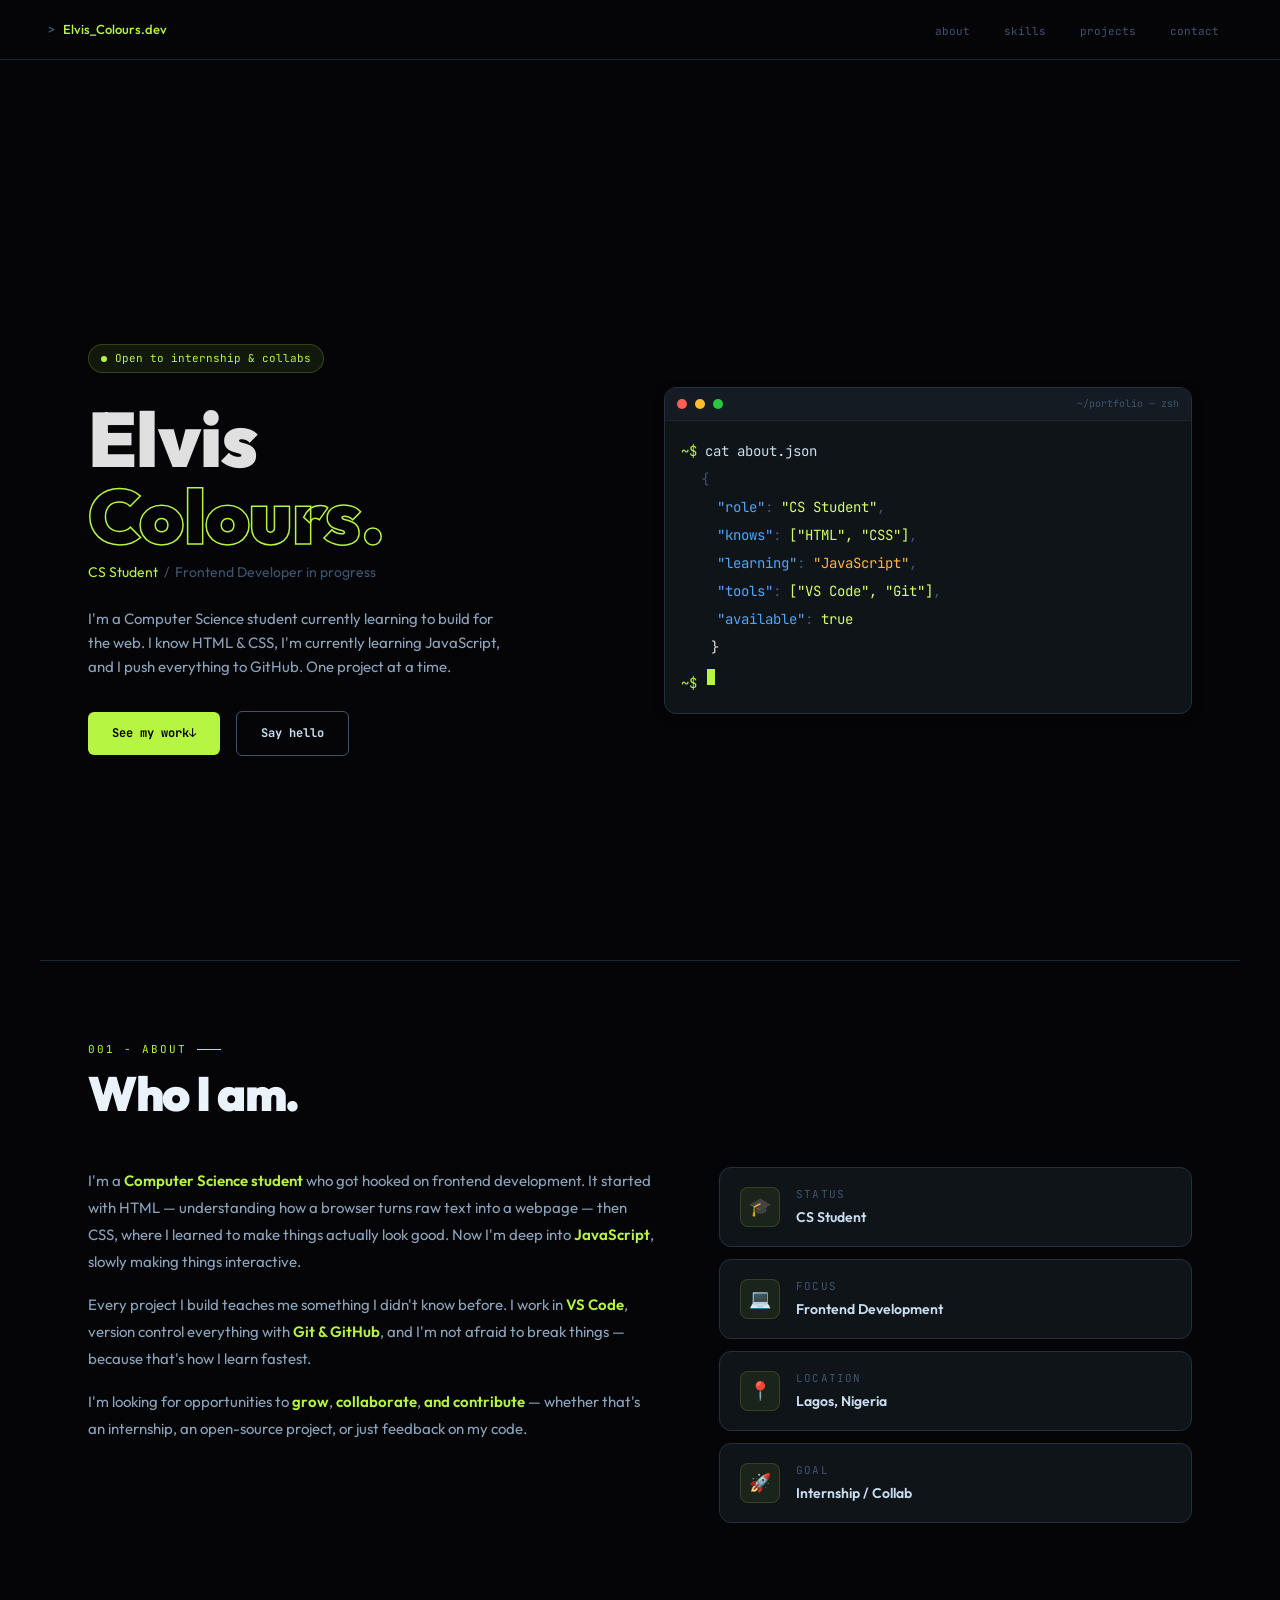
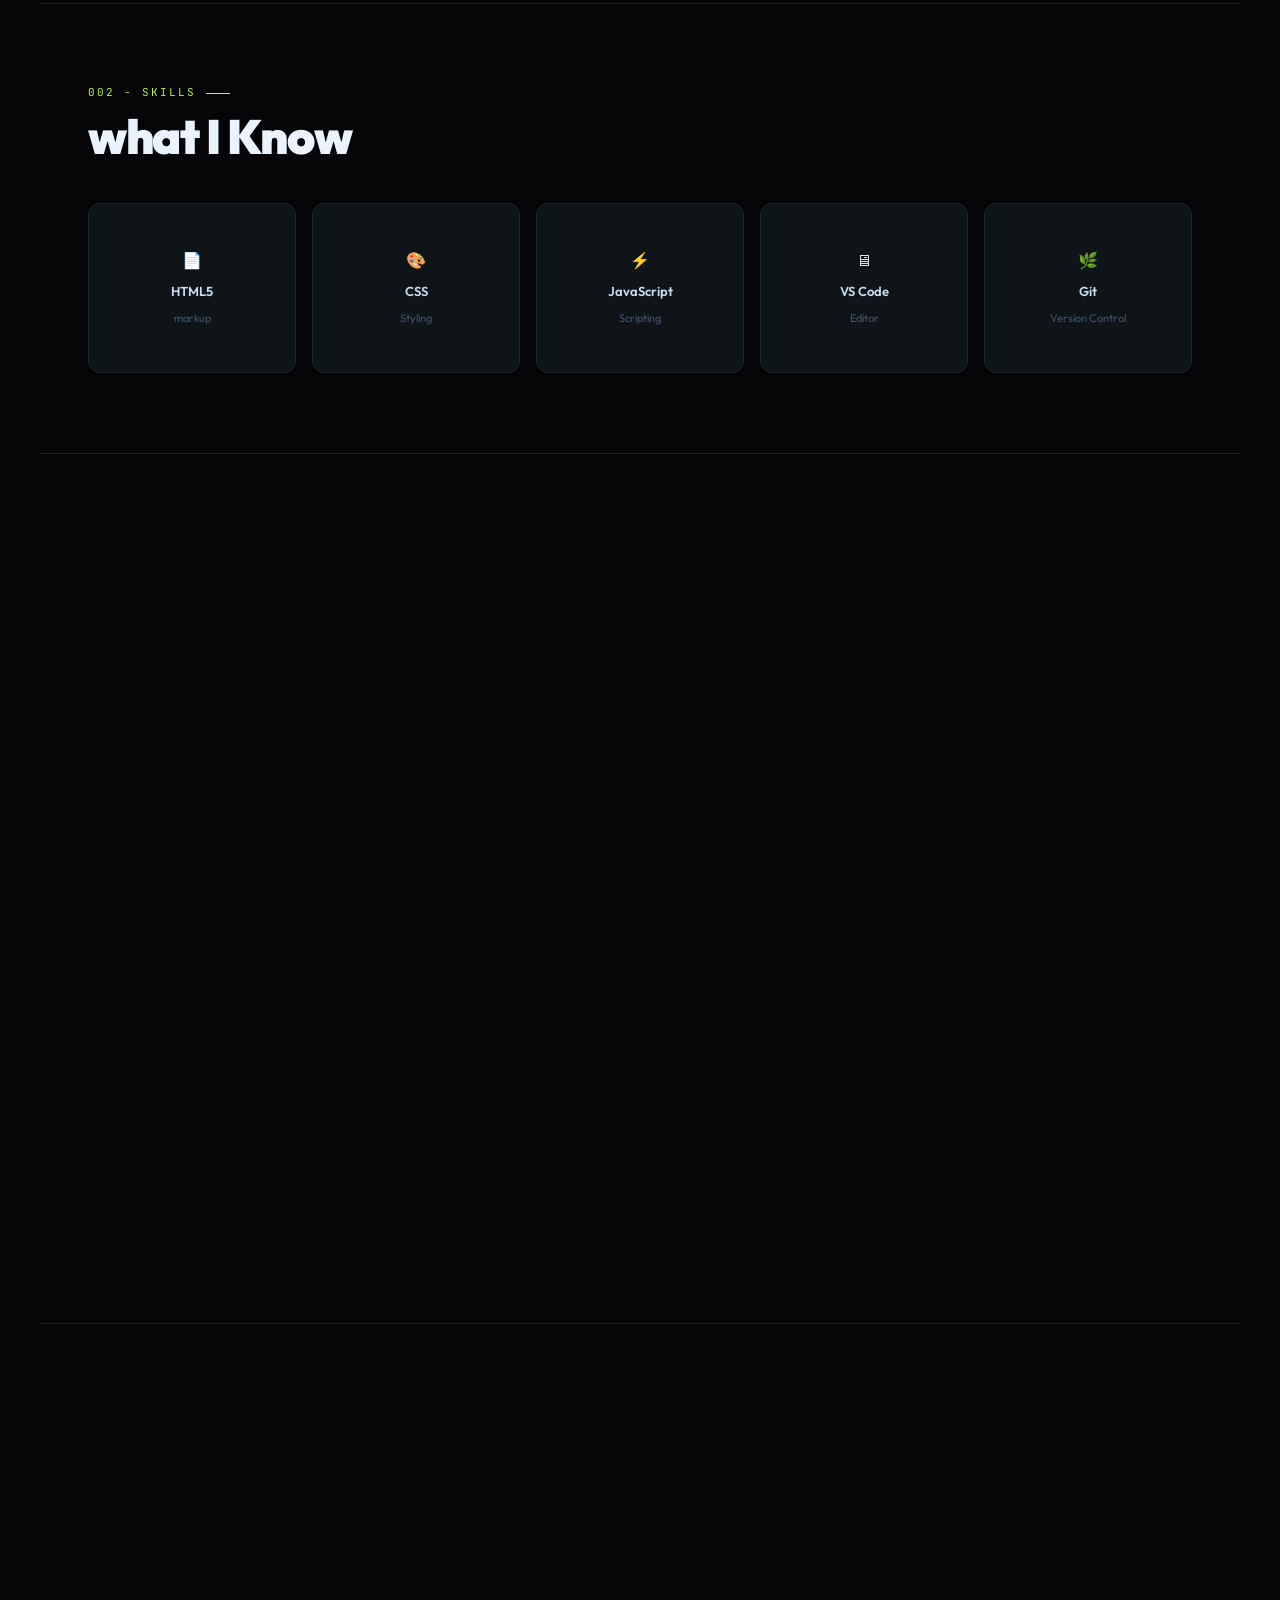
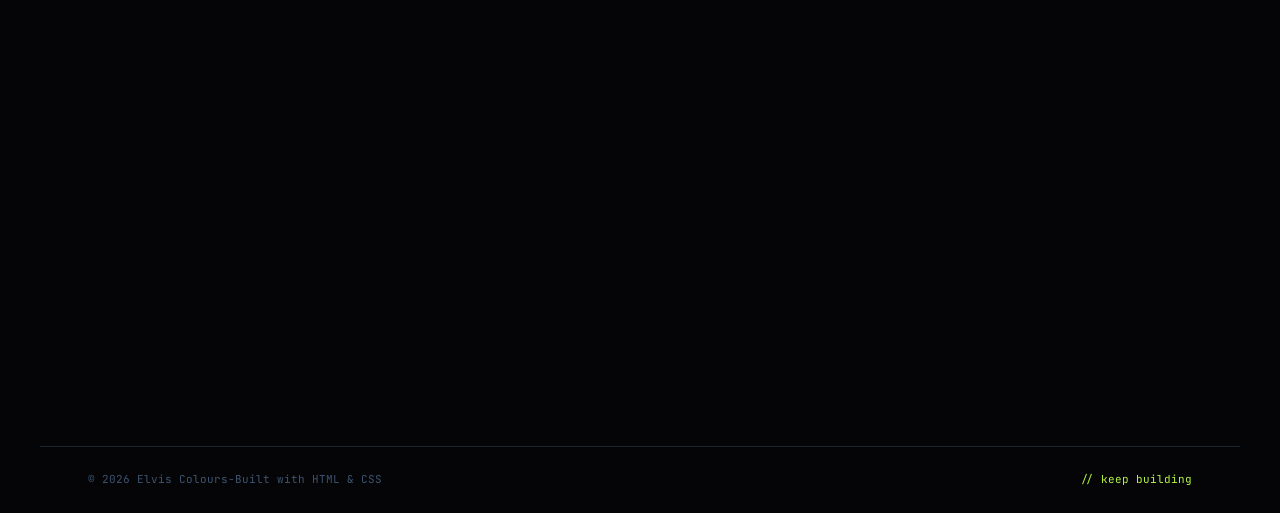
==== myp.html @ 5380f7df "first commit" ====
<!doctype html>
<!-- <html lang="en"> -->
  <head>
    <meta charset="UTF-8" />
    <meta name="viewport" content="width=device-width, initial-scale=1.0" />
    <title>My Portfolio</title>
          <!-- Google Fonts -->
    <link rel="stylesheet" href="https://fonts.googleapis.com/css2?family=Outfit:wght@300;400;500;600;700;900&family=JetBrains+Mono:wght@300;400;500;700&display=swap"
      rel="stylesheet">

          <!--My css  -->
    <link rel="stylesheet" href="styless.css">
  </head>
  <body>
    <nav>
      <a href="#hero" class="logo">Elvis_Colours.dev</a>
      <ul class="nav-links">
        <li><a href="#about">about</a></li>
        <li><a href="#skills">skills</a></li>
        <li><a href="#projects">projects</a></li>
        <li><a href="#contact">contact</a></li>
      </ul>
    </nav>

    <!-- Hero -->
    <section id="hero">
      <div >
        <div class="hero-tag">
          <span></span>Open to internship &amp; collabs
        </div>
        <h1 class="hero-name">Elvis <br /><span class="hero-name-highlight">Colours.</span></h1>
        <p class="hero-role"><em>CS Student</em> &nbsp;/&nbsp; Frontend Developer in progress</p>
        <p class="hero-desc">
           I'm a
          Computer Science student currently learning to build for the web. I
          know HTML &amp; CSS, I'm currently learning JavaScript, and I push
          everything to GitHub. One project at a time.
        </p>
        <div class="hero-cta">
          <a href="#projects" class="btn-lime">See my work↓</a>
          <a href="#contact" class="btn-outline">Say hello</a>
        </div>
      </div>

      <div class="hero-terminal">
        <div class="terminal-bar">
          <div class="t-dot r"></div>
          <div class="t-dot y"></div>
          <div class="t-dot g"></div>
          <span class="terminal-title">~/portfolio — zsh</span>
        </div>

        <div class="terminal-body">
          <div class="terminal-line">
            <span class="t-prompt">~$</span>
            <span class="t-cmd">cat about.json</span>
          </div>
          <div class="t-line">
            <span class="t-out">{</span>
          </div>

          <div class="t-line">
            <span class="t-out">
              &nbsp;&nbsp;<span class="t-key">"role"</span>: <span class="t-val">"CS Student"</span>,
            </span>
          </div>
          <div class="t-line">
            <span class="t-out">
              &nbsp;&nbsp;<span class="t-key">"knows"</span>:
              <span class="t-val">["HTML", "CSS"]</span>,
            </span>
          </div>
          <div class="t-line">
            <span class="t-out">
              &nbsp;&nbsp;<span class="t-key">"learning"</span>:
              <span class="t-val orange">"JavaScript"</span>,
            </span>
          </div>
          <div class="t-line">
            <span class="t-out">
              &nbsp;&nbsp;<span class="t-key">"tools"</span>:
              <span class="t-val">["VS Code", "Git"]</span>,
              </span>
          </div>
          <div class="t-line">
            <span class="t-out">
              &nbsp;&nbsp;<span class="t-key">"available"</span>: <span class="t-val">true</span>
            </span>
          </div>
          <div class="t-line">
            <span class="t-out"></span>
            <span>}</span>
          </div>
          <div class="t-line" style="margin-top: 8px;">
            <span class="t-prompt">~$</span><span class="t-cursor"></span>
          </div>
        </div>
      </div>
    </section>

    <!-- About -->
    <section id="about" class="section">
      <p class="section-eyebrow ">001 - About</p>
      <h2 class="section-title ">Who I am.</h2>
      <div class="about-grid">
        <div class="about-body ">
          <p>
            I'm a <strong>Computer Science student</strong> who got hooked on
            frontend development. It started with HTML — understanding how a
            browser turns raw text into a webpage — then CSS, where I learned to
            make things actually look good. Now I'm deep into
            <strong>JavaScript</strong>, slowly making things interactive.
          </p>
          <p>
            Every project I build teaches me something I didn't know before. I
            work in <strong>VS Code</strong>, version control everything with
            <strong>Git &amp; GitHub</strong>, and I'm not afraid to break
            things — because that's how I learn fastest.
          </p>
          <p>
            I'm looking for opportunities to
            <strong>grow</strong>, <strong>collaborate</strong>,
            <strong>and contribute</strong> — whether that's an internship, an
            open-source project, or just feedback on my code.
          </p>
        </div>

        <div class="about-cards">
          <div class="info-card">
            <div class="info-icon">🎓</div>
            <div>
              <div class="info-label">Status</div>
              <div class="info-value">CS Student</div>
            </div>
          </div>

          <div class="info-card">
            <div class="info-icon">💻</div>
            <div>
              <div class="info-label">Focus</div>
              <div class="info-value">Frontend Development</div>
            </div>
          </div>

          <div class="info-card">
            <div class="info-icon">📍</div>
            <div>
              <div class="info-label">Location</div>
              <div class="info-value">Lagos, Nigeria</div>
            </div>
          </div>

          <div class="info-card">
            <div class="info-icon">🚀</div>
            <div>
              <div class="info-label">Goal</div>
              <div class="info-value">Internship / Collab</div>
            </div>
          </div>
        </div>
      </div>
    </section>

    <!-- Skills -->
    <section id="skills" class="section">
      <p class="section-eyebrow">002 - Skills</p>
      <h2 class="section-title">what I Know</h2>
      <div class="skills-grid">
        <div class ="flip-card">
          <div class="flip-inner">
            <div class="flip-front">
              <span>📄</span>
              <span class="sk-name">HTML5</span>
              <span class="sk-cat">markup</span>
            </div>
            <div class="flip-back">
              <span class="sk-badge solid">Solid</span>
              <span class="sk-note">Semantic elements,forms accessibility</span>
            </div>
          </div>
        </div>

        <div class="flip-card">
          <div class="flip-inner">
            <div class="flip-front">
              <span>🎨</span>
              <span class="sk-name">CSS</span>
              <span class="sk-cat">Styling</span>
            </div>
            <div class="flip-back">
              <span class="sk-badge solid">Solid</span>
              <span class="sk-note">Flexbox,grid,animations,responsive</span>
            </div>
          </div>
        </div>

        <div class="flip-card">
          <div class="flip-inner">
            <div class="flip-front">
              <span>⚡</span>
              <span class="sk-name">JavaScript</span>
              <span class="sk-cat">Scripting</span>
            </div>
            <div class="flip-back">
              <span class="sk-badge learning">Learning</span>
              <span class="sk-note">DOM manipulation,events,fetch API</span>
            </div>
          </div>
        </div>

        <div class="flip-card">
          <div class="flip-inner">
            <div class="flip-front">
              <span>🖥</span>
              <span class="sk-name">VS Code</span>
              <span class="sk-cat">Editor</span>
            </div>
            <div class="flip-back">
              <span class="sk-badge tool">Tool</span>
              <span class="sk-note">Extensions,shortcut,live preview</span>
            </div>
          </div>
        </div>

        <div class="flip-card">
          <div class="flip-inner">
            <div class="flip-front">
              <span>🌿</span>
              <span class="sk-name">Git</span>
              <span class="sk-cat">Version Control</span>
            </div>
            <div class="flip-back">
              <span class="sk-badge learning">Learning</span>
              <span class="sk-note">Branches,commits,pull requests</span>
            </div>
          </div>
        </div>
      </div>
    </section>

    <!-- Projects -->
    <section id="projects" class="section">
      <p class="section-eyebrow reveal">003 - Projects</p>
      <h2 class="section-title reveal">What i've built.</h2>
      <div class="projects-layout">
        <div class="proj-card span2 reveal">
          <div style="flex: 1;">
            <p class="proj-number">// 01-Featured</p>
            <h3 class="proj-title">Student Enrolment Form</h3>
            <p class="proj-desc">
               A fully structured multi-section web form built with pure HTML
              &amp; CSS. Uses fieldset grouping for Personal Details and Account
              Details, semantic form elements, custom radio buttons, optgroup
              dropdowns, file upload, and built-in validation. No JavaScript
              needed.
            </p>
             <div class="proj-tags">
              <span class="ptag">HTML5</span>
              <span class="ptag">CSS3</span>
              <span class="ptag">Forms</span>
              <span class="ptag">Responsive</span>
              <span class="ptag">Validation</span>
            </div>
            <div class="proj-links">
              <a href="#" class="proj-link">↗ Live Demo</a>
              <a href="#" class="proj-link">⌥ GitHub</a>
            </div>
          </div>
          <div class="proj-visual">
             <svg width="100" height="80" viewBox="0 0 100 80" fill="none">
              <rect
                x="6"
                y="6"
                width="88"
                height="68"
                rx="5"
                stroke="#b6f542"
                stroke-width="1.2"
                opacity="0.5"
              />
              <rect
                x="14"
                y="16"
                width="40"
                height="5"
                rx="2"
                fill="#b6f542"
                opacity="0.5"
              />
              <rect
                x="14"
                y="27"
                width="72"
                height="5"
                rx="2"
                fill="#4da6ff"
                opacity="0.4"
              />
              <rect
                x="14"
                y="38"
                width="60"
                height="5"
                rx="2"
                fill="#b6f542"
                opacity="0.3"
              />
              <rect
                x="14"
                y="49"
                width="72"
                height="5"
                rx="2"
                fill="#4da6ff"
                opacity="0.3"
              />
              <rect
                x="14"
                y="60"
                width="24"
                height="9"
                rx="3"
                fill="#b6f542"
                opacity="0.8"
              />
              <line
                x1="6"
                y1="14"
                x2="94"
                y2="14"
                stroke="#b6f542"
                stroke-width="1"
                opacity="0.3"
              />
            </svg>
          </div>
        </div>

        <div class="proj-card reveal">
          <p class="proj-number">// 02</p>
          <h3 class="proj-title">This Portfolio</h3>
          <p class="proj-desc">My personal portfolio site is built from scratch with HTML &amp; CSS only. Custom layout,scroll animation,responsive grid-no frameworks,no libraries.
          </p>
        <div class="proj-tags">
          <span class="ptag">HTML</span>
          <span class="ptag">CSS</span>
          <span class="ptag">Animations</span>
        </div>
        <div class="proj-links">
          <a href="#" class="proj-link">↗ Live</a>
          <a href="#" class="proj-link">⌥ GitHub</a>
        </div>
      </div>

      <div class="proj-card reveal">
        <span>In progress</span>
        <p class="proj-number">// 03</p>
        <h3 class="proj-title">JS Project-TBD</h3>
        <p class="proj-desc">Currently learning JavaScript and  building interactive web app. Watch my Github-this slot  will soon be filled soon.
        </p>
      <div class="proj-tags">
        <span class="ptag">JavaScript</span>
        <span class="ptag">Coming Soon</span>
      </div>
      <div class="proj-links">
        <a href="#" class="proj-link">⌥ GitHub</a>
      </div>
    </section>

    <!-- Contact -->
    <section id="contact" class="section">
        <p class="section-eyebrow reveal">004-CONTACT</p>
        <h2 class="section-title reveal">Let's talk</h2>
        <div class="contact-grid">
          <div class="reveal">
            <p class="contact-desc">
              I'm a CS student actively building my skills and looking for an internship,coollabs,or just good feedback on my work. Whether you're a fellow student,a developer,or a recruiter-hit me up
            </p>
            <div class="contact-links">
             <a href="mailto:youremail@gmail.com" class="c-link">
              <div class="c-icon">✉</div>
            <div>
              <div class="c-label ">Email</div>
              <div class="c-val">coloursmunachi@gmail.com</div>
            </div>
             </a> 
             <a href="https://github.com/miracle-colours/"
              class="c-link"
              target="_blank">
              <div class="c-icon"
                style="
                  font-size: 12px;
                  font-weight: 700;
                  font-family: jetbrains mono, monospace;
                  "
                >
                gh
              </div>
              <div>
                <div>Github</div>
                <div>github.com/your handle</div>
              </div>
             </a>
             <a href="https://linkedin.com/in/yourname"
              class="c-link"
              target="_blank">

              <div class="c-icon"
                style="
                  font-size: 12px;
                  font-weight: 700;
                  font-family: var(--mono);
                  "
                >
                x
              </div>
              <div>
                <div>LinkedIn</div>
                <div>linkedin.com/in/yourname</div>
              </div>
             </a>
            </div>
          </div>
          <form class="form reveal">
            <div>
              <label class="form-label" for="name">Name</label><br>
              <input class= "form-input" type="text" id="name" name="name" placeholder="Your name" />
            </div>
            <div>
              <label class="form-label" for="email">Email</label><br>
              <input class="form-input" type="email" id="email" name="email" placeholder="Your email" />
            </div>
            <div>
              <label class="form-label" for="message">Message</label><br>
              <textarea class="form-textarea" id="message" name="message" rows="5" placeholder="Your message"></textarea>
            </div>
            <button type="submit" class="btn-lime" style="align-self: flex-start;">Send it →</button>
          </form>
        </div>
    </section>

    <!-- Footer -->
    <footer>
      <span>© 2026 Elvis Colours-Built with HTML &amp; CSS</span>
      <span class="hi">// keep building</span>
    </footer>
  </body>     
</html>
---- styless.css ----
*,
*::before,
*::after {
  box-sizing: border-box;
  margin: 0;
  padding: 0;
}
html {
  scroll-behavior: smooth;
}
body {
  font-family: "Outfit", sans-serif;
  background-color: rgb(5, 5, 7);
  color: #e0e0e0;
  line-height: 1.6;
  overflow-x: hidden;
  animation: 0.8s fade-in ease both;
}

/* nav */
nav {
  display: flex;
  justify-content: space-between;
  align-items: center;
  padding: 0px 48px;
  height: 60px;
  border-bottom: 1px solid #1c2631;
  background-color: rgb(5, 5, 7);
  position: sticky;
  top: 0;
  z-index: 100;
  backdrop-filter: blur(16px);
}
.logo {
  /* font-family: ; */
  font-size: 13px;
  font-weight: 500;
  color: #b6f542;
  word-spacing: 1rem;
  text-decoration: none;
  display: flex;
  align-items: center;
  gap: 8px;
}
.logo::before {
  content: ">";
  color: #3d5470;
  /* margin-right: 8px; */
  animation: blink 1.5s step-end infinite;
}
@keyframes blink {
  0%,
  100% {
    opacity: 1;
  }
  50% {
    opacity: 0;
  }
}
@keyframes fade-in {
  from {
    opacity: 0;
  }
  to {
    opacity: 1;
  }
}

@keyframes fade-up {
  from {
    opacity: 0;
    transform: translateY(20px);
  }
  to {
    opacity: 1;
    transform: translateY(0);
  }
}
.nav-links {
  /* word-spacing: 1.5rem; */
  list-style: none;
  display: flex;
  gap: 8px;
}
.nav-links a {
  font-size: 11px;
  font-family: "JetBrains Mono", monospace;
  color: #3d5470;
  text-decoration: none;
  padding: 6px 12px;
  border: 1px solid transparent;
  border-radius: 4px;
  transition:
    background-color 0.2s,
    color 0.2s;
}
.nav-links a:hover {
  color: #b6f542;
  border-color: #243040;
}

/* hero */
#hero {
  min-height: 100vh;
  display: grid;
  grid-template-columns: 1fr 1fr;
  align-items: center;
  gap: 48px;
  padding: 80px 48px 0;
  margin: 0 auto;
  max-width: 1200px;
}
.hero-tag {
  display: inline-flex;
  align-items: center;
  gap: 8px;
  padding: 5px 12px;
  font-size: 11px;
  font-family: "JetBrains Mono", monospace;
  color: #b6f542;
  background-color: rgba(182, 245, 66, 0.08);
  border: 1px solid rgba(182, 245, 66, 0.2);
  border-radius: 100px;
  margin-bottom: 28px;
  animation: fade-up 0.5s ease both;
}
.hero-tag span {
  display: block;
  width: 6px;
  height: 6px;
  background-color: #b6f542;
  border-radius: 50%;
}
.hero-name {
  font-family: "Outfit", sans-serif;
  font-size: clamp(48px, 6vw, 80px);
  font-weight: 900;
  line-height: 1;
  letter-spacing: -0.04rem;
  margin-bottom: 6px;
  color: #e0e0e0;
  animation: fade-up 0.5s ease both;
  animation-delay: 0.1s;
}
@keyframes pulse {
  0%,
  100% {
    opacity: 1;
    transform: scale(1);
  }
  50% {
    opacity: 0.4;
    transform: scale(0.8);
  }
}
.hero-name-highlight {
  color: transparent;
  -webkit-text-stroke: #b6f542 1.5px;
}
.hero-role {
  font-size: 14px;
  color: #3d5470;
  margin-bottom: 24px;
  animation: fade-up 0.5s 0.16s ease both;
  animation-delay: 0.2s;
}
.hero-role em {
  color: #b6f542;
  font-style: normal;
}
.hero-desc {
  font-size: 15px;
  max-width: 420px;
  color: #8ba4bc;
  margin-bottom: 32px;
  animation: fade-up 0.5s ease both;
  animation-delay: 0.24s ease both;
}
.hero-cta {
  display: flex;
  gap: 16px;
  animation: fade-up 0.5s 0.24s ease both;
}
.btn-lime {
  font-family: "JetBrains Mono", monospace;
  background-color: #b6f542;
  color: #000;
  padding: 12px 24px;
  font-size: 12px;
  font-weight: 700;
  border: none;
  border-radius: 6px;
  cursor: pointer;
  text-decoration: none;
  transition:
    background-color 0.2s,
    color 0.2s;
  display: inline-flex;
  align-self: center;
  gap: 6px;
}
.btn-lime:hover {
  background-color: #d4ff70;
  transform: translateY(-2px);
}
.btn-outline {
  font-family: "JetBrains Mono", monospace;
  color: #c8ddef;
  padding: 12px 24px;
  font-size: 12px;
  font-weight: 700;
  border: 1px solid #3d5470;
  border-radius: 6px;
  cursor: pointer;
  text-decoration: none;
  transition:
    background-color 0.2s,
    color 0.2s;
}
.btn-outline:hover {
  color: #b6f542;
  border-color: #b6f542;
}
/* terminal */
.hero-terminal {
  background-color: #0f1419;
  border: 1px solid #243040;
  border-radius: 12px;
  overflow: hidden;
  box-shadow: 0 4px 12px rgba(0, 0, 0, 0.3);
  animation: fade-up 0.5s 0.28s ease both;
}
.terminal-bar {
  background-color: #141b22;
  border-bottom: 1px solid #1c2631;
  padding: 8px 12px;
  display: flex;
  align-items: center;
  gap: 8px;
}
.t-dot {
  width: 10px;
  height: 10px;
  border-radius: 50%;
}
.t-dot.r {
  background-color: #ff5f56;
}
.t-dot.y {
  background-color: #febc2e;
}
.t-dot.g {
  background-color: #28c840;
}
.terminal-title {
  font-size: 10px;
  color: #3d5470;
  font-family: "JetBrains Mono", monospace;
  margin-left: auto;
}
.terminal-body {
  padding: 16px;
  font-family: "JetBrains Mono", monospace;
  font-size: 14px;
  color: #e0e0e0;
  line-height: 2;
}
.t-line {
  display: flex;
  gap: 10px;
}
.t-prompt {
  color: #b6f542;
  flex-shrink: 0;
}
.t-cmd {
  color: #c8ddef;
}
.t-out {
  color: #3d5470;
  padding-left: 20px;
}
.t-key {
  color: #4da6ff;
}
.t-val {
  color: #d4ff70;
}
.t-val.orange {
  color: #ffb347;
}
.t-cursor {
  display: inline-block;
  width: 8px;
  height: 16px;
  background-color: #b6f542;
  animation: blink 1s step-end infinite;
}

/* sections */
.section {
  padding: 80px 48px;
  max-width: 1200px;
  border-top: 1px solid #1c2631;
  margin: 0 auto;
}
.section-eyebrow {
  font-family: "JetBrains Mono", monospace;
  color: #b6f542;
  font-size: 11px;
  letter-spacing: 0.18em;
  text-transform: uppercase;
  margin-bottom: 8px;
  display: flex;
  align-items: center;
  gap: 10px;
}
.section-eyebrow::after {
  content: "";
  flex-shrink: 0;
  width: 24px;
  height: 1px;
  background-color: #b6f542;
}
.section-title {
  font-size: clamp(32px, 5vw, 48px);
  font-weight: 900;
  letter-spacing: -0.03em;
  color: #eaf3fc;
  line-height: 1.1;
}

/* about */
.about-grid {
  display: grid;
  grid-template-columns: 1.2fr 1fr;
  gap: 64px;
  margin-top: 48px;
}
.about-body {
  font-size: 15px;
  color: #8ba4bc;
  line-height: 1.8;
}
.about-body p + p {
  margin-top: 16px;
}
.about-body strong {
  color: #b6f542;
  font-weight: 600;
}
.about-cards {
  display: flex;
  flex-direction: column;
  gap: 12px;
}
.info-card {
  display: flex;
  align-items: center;
  gap: 16px;
  background-color: #0f1419;
  border: 1px solid #243040;
  border-radius: 12px;
  padding: 18px 20px;
  transition:
    border-color 0.2s,
    transform 0.2s;
}
.info-card:hover {
  border-color: #243040;
  transform: translateX(4px);
}
.info-icon {
  width: 40px;
  height: 40px;
  flex-shrink: 0;
  background-color: rgba(182, 245, 66, 0.07);
  font-size: 18px;
  border: 1px solid rgba(182, 245, 66, 0.15);
  border-radius: 8px;
  padding: 8px;
  display: flex;
  align-items: center;
  justify-content: center;
}
.info-label {
  font-family: "JetBrains Mono", monospace;
  font-size: 11px;
  color: #3d5470;
  text-transform: uppercase;
  letter-spacing: 0.1em;
}
.info-value {
  font-size: 14px;
  color: #c8ddef;
  font-weight: 600;
  margin-top: 2px;
}

/* skills */
.skills-grid {
  display: grid;
  grid-template-columns: repeat(auto-fit, minmax(160px, 1fr));
  gap: 16px;
  margin-top: 40px;
}
.flip-card {
  height: 170px;
  perspective: 800px;
  cursor: pointer;
}
.flip-inner {
  width: 100%;
  height: 100%;
  position: relative;
  transform-style: preserve-3d;
  transition: transform 0.5s ease;
}
.flip-card:hover .flip-inner {
  transform: rotateY(180deg);
}
.flip-front,
.flip-back {
  position: absolute;
  width: 100%;
  height: 100%;
  backface-visibility: hidden;
  border-radius: 12px;
  border: 1px solid #1c2631;
  display: flex;
  flex-direction: column;
  align-items: center;
  justify-content: center;
  gap: 8px;
  padding: 16px;
}
.flip-front {
  background-color: #0f1419;
}
.flip-back {
  background-color: #141b22;
  transform: rotateY(180deg);
}
.sk-name {
  font-size: 13px;
  font-weight: 600;
  color: #c8ddef;
  text-align: center;
}
.sk-cat {
  font-size: 11px;
  color: #3d5470;
  text-align: center;
}
.sk-badge {
  font-size: 11px;
  font-weight: 600;
  padding: 3px 10px;
  border-radius: 100px;
}
.sk-badge.solid {
  background: rgba(182, 245, 66, 0.1);
  color: #b6f542;
}
.sk-badge.learning {
  background: rgba(255, 122, 61, 0.1);
  color: #ff7a3d;
}
.sk-badge.tool {
  background: rgba(77, 166, 255, 0.1);
  color: #4da6ff;
}
.sk-note {
  font-size: 11px;
  color: #3d5470;
  text-align: center;
  line-height: 1.6;
}
/* projects */
.projects-layout {
  display: grid;
  grid-template-columns: 1fr 1fr;
  gap: 16px;
  margin-top: 48px;
}
.proj-card {
  background-color: #0f1419;
  border: 1px solid #1c2631;
  border-radius: 12px;
  padding: 28px;
  display: flex;
  flex-direction: column;
  position: relative;
  transition:
    border-color 0.25s,
    transform 0.25s;
}
.proj-card:hover {
  border-color: #243040;
  transform: translateY(-3px);
}
.proj-card.span2 {
  grid-column: 1 / -1;
  flex-direction: row;
  gap: 40px;
  align-items: center;
}
.proj-number {
  font-family: "JetBrains Mono", monospace;
  font-size: 10px;
  color: #3d5470;
  letter-spacing: 0.12em;
  margin-bottom: 16px;
}
.proj-title {
  font-size: 20px;
  font-weight: 700;
  color: #eaf3fc;
  letter-spacing: -0.02em;
  margin-bottom: 10px;
}
.proj-desc {
  font-size: 13px;
  line-height: 1.75;
  color: #8ba4bc;
  flex: 1;
  margin-bottom: 20px;
}
.proj-tags {
  display: flex;
  flex-wrap: wrap;
  gap: 6px;
  margin-bottom: 20px;
}
.ptag {
  font-family: "JetBrains Mono", monospace;
  font-size: 10px;
  padding: 3px 10px;
  border-radius: 100px;
  border: 1px solid #243040;
  color: #3d5470;
}
.proj-links {
  display: flex;
  gap: 16px;
  margin-top: auto;
}
.proj-link {
  font-family: "JetBrains Mono", monospace;
  font-size: 11px;
  color: #3d5470;
  text-decoration: none;
  transition: color 0.2s;
}
.proj-link:hover {
  color: #b6f542;
}
.proj-visual {
  flex-shrink: 0;
  width: 240px;
  background-color: #141b22;
  border: 1px solid #1c2631;
  border-radius: 8px;
  aspect-ratio: 4/3;
  display: flex;
  align-items: center;
  justify-content: center;
}
.wip-badge {
  position: absolute;
  top: 20px;
  right: 20px;
  font-family: "JetBrains Mono", monospace;
  font-size: 9px;
  color: #ff7a3d;
  background: rgba(255, 122, 61, 0.1);
  border: 1px solid rgba(255, 122, 61, 0.25);
  padding: 3px 8px;
  border-radius: 100px;
  letter-spacing: 0.1em;
  text-transform: uppercase;
}

/* contact */
.contact-grid {
  display: grid;
  grid-template-columns: 1fr 1fr;
  gap: 64px;
  margin-top: 48px;
}
.contact-desc {
  font-size: 15px;
  line-height: 1.8;
  color: #8ba4bc;
  margin-bottom: 28px;
}
.contact-links {
  display: flex;
  flex-direction: column;
  gap: 10px;
}
.c-link {
  display: flex;
  align-items: center;
  gap: 14px;
  padding: 14px 18px;
  background-color: #0f1419;
  border: 1px solid #1c2631;
  border-radius: 8px;
  text-decoration: none;
  transition:
    border-color 0.2s,
    transform 0.2s;
}
.c-link:hover {
  border-color: #b6f542;
  transform: translateX(4px);
}
.c-icon {
  width: 36px;
  height: 36px;
  background: rgba(182, 245, 66, 0.07);
  border: 1px solid rgba(182, 245, 66, 0.12);
  border-radius: 6px;
  display: flex;
  align-items: center;
  justify-content: center;
  font-size: 15px;
  flex-shrink: 0;
}
.c-label {
  font-size: 10px;
  font-family: "JetBrains Mono", monospace;
  color: #3d5470;
  text-transform: uppercase;
  letter-spacing: 0.1em;
}
.c-val {
  font-size: 13px;
  font-weight: 600;
  color: #c8ddef;
  margin-top: 2px;
}
.form {
  display: flex;
  flex-direction: column;
  gap: 14px;
}
.form-label {
  font-family: "JetBrains Mono", monospace;
  font-size: 10px;
  text-transform: uppercase;
  letter-spacing: 0.12em;
  color: #3d5470;
  display: block;
  margin-bottom: 6px;
}
.form-input,
.form-textarea {
  width: 100%;
  background-color: #0f1419;
  border: 1px solid #1c2631;
  border-radius: 8px;
  color: #c8ddef;
  font-family: "Outfit", sans-serif;
  font-size: 14px;
  padding: 12px 16px;
  outline: none;
  transition: border-color 0.2s;
}
.form-input:focus,
.form-textarea:focus {
  border-color: #b6f542;
}
.form-textarea {
  resize: vertical;
}

/* footer */
footer {
  border-top: 1px solid #1c2631;
  padding: 24px 48px;
  max-width: 1200px;
  margin: 0 auto;
  display: flex;
  justify-content: space-between;
  align-items: center;
  font-family: "JetBrains Mono", monospace;
  font-size: 11px;
  color: #3d5470;
}
.hi {
  color: #b6f542;
}

/* reveal animation */
.reveal {
  opacity: 0;
  transform: translateY(20px);
  transition:
    opacity 0.6s ease,
    transform 0.6s ease;
}
.reveal.in {
  opacity: 1;
  transform: translateY(0);
}
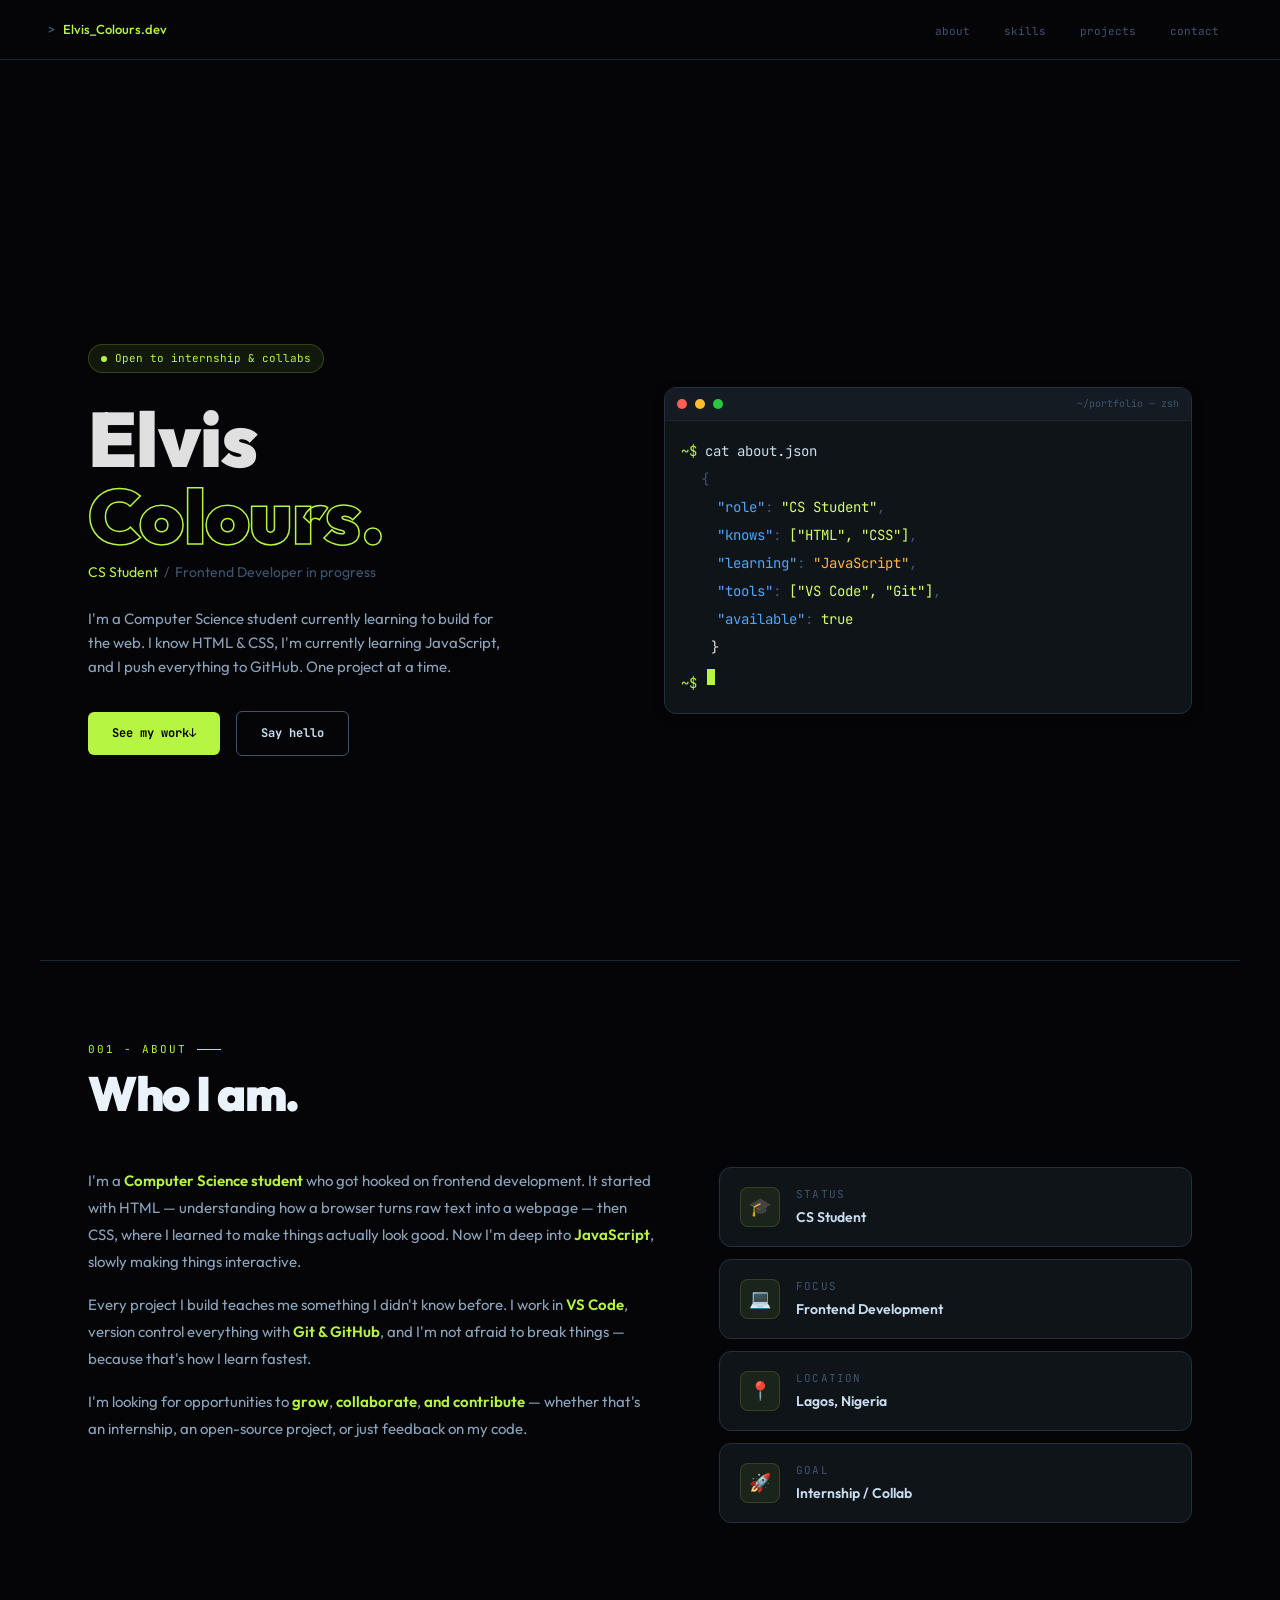
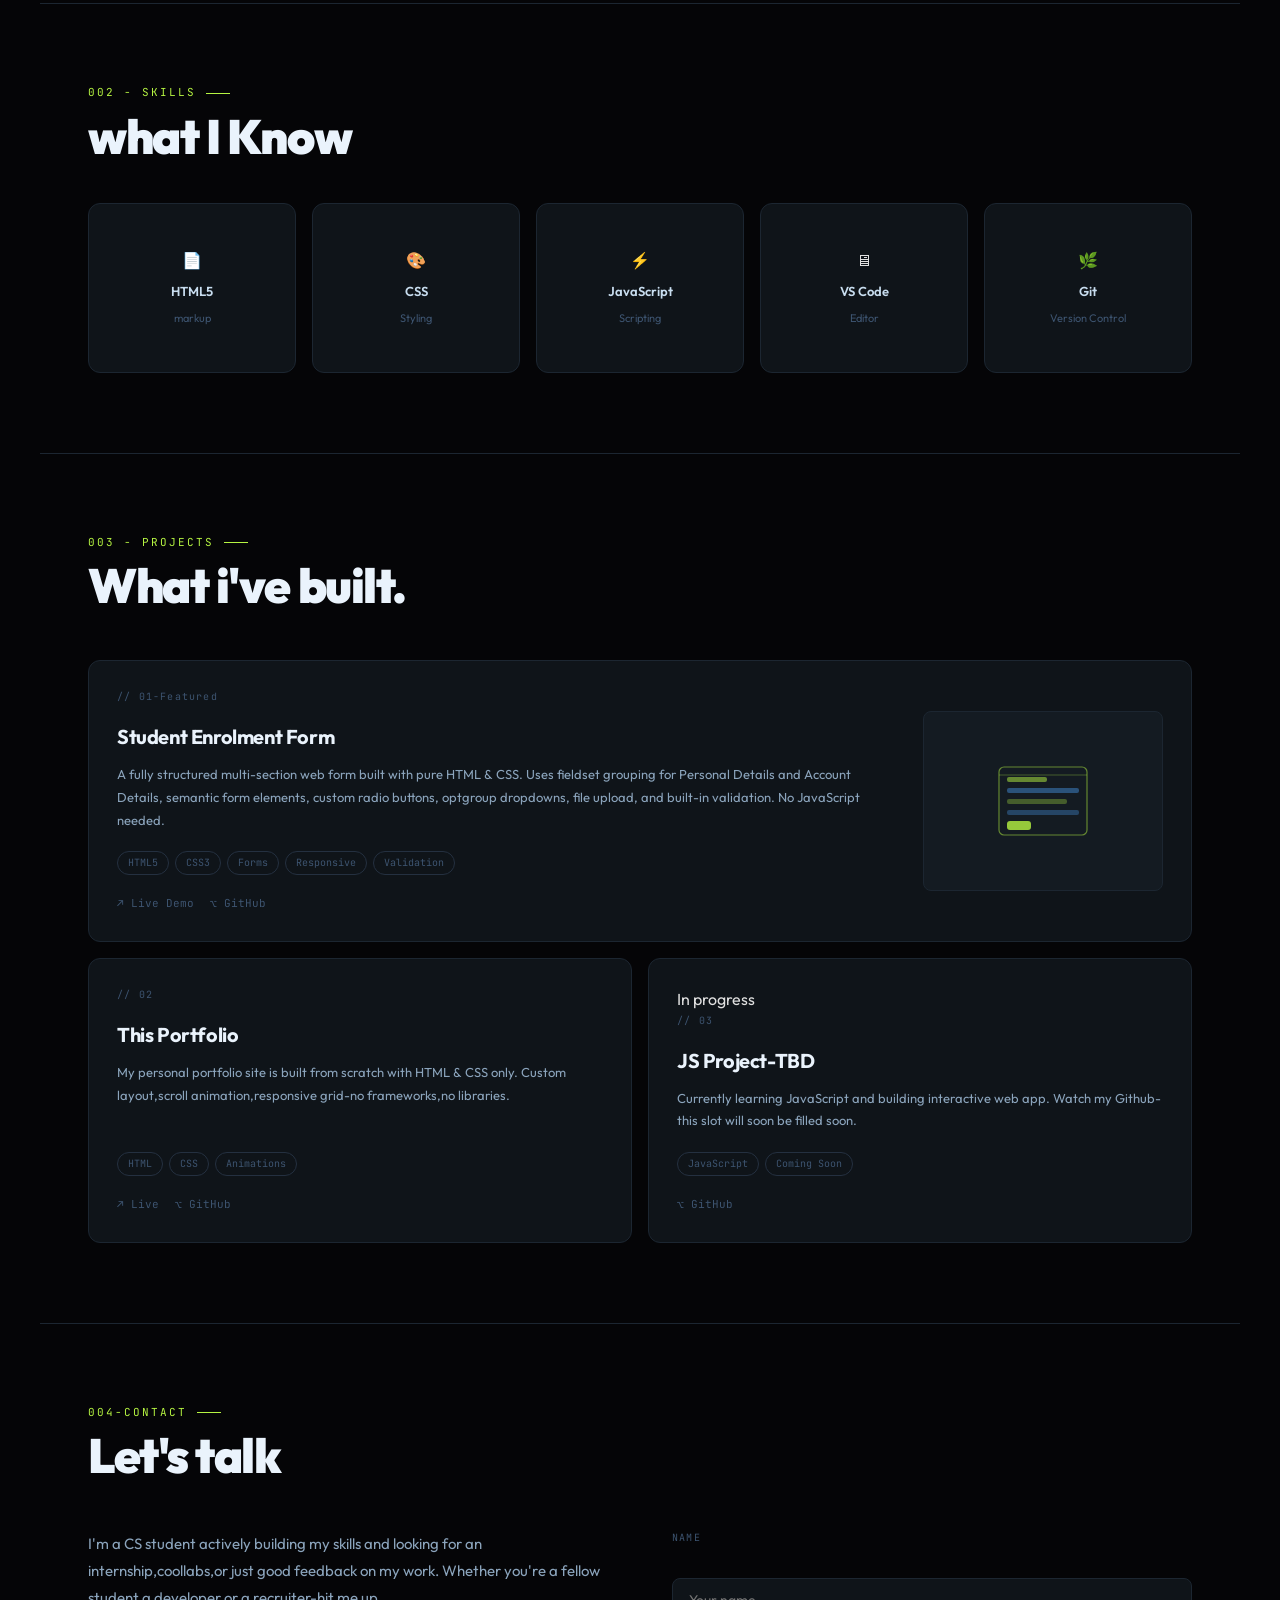
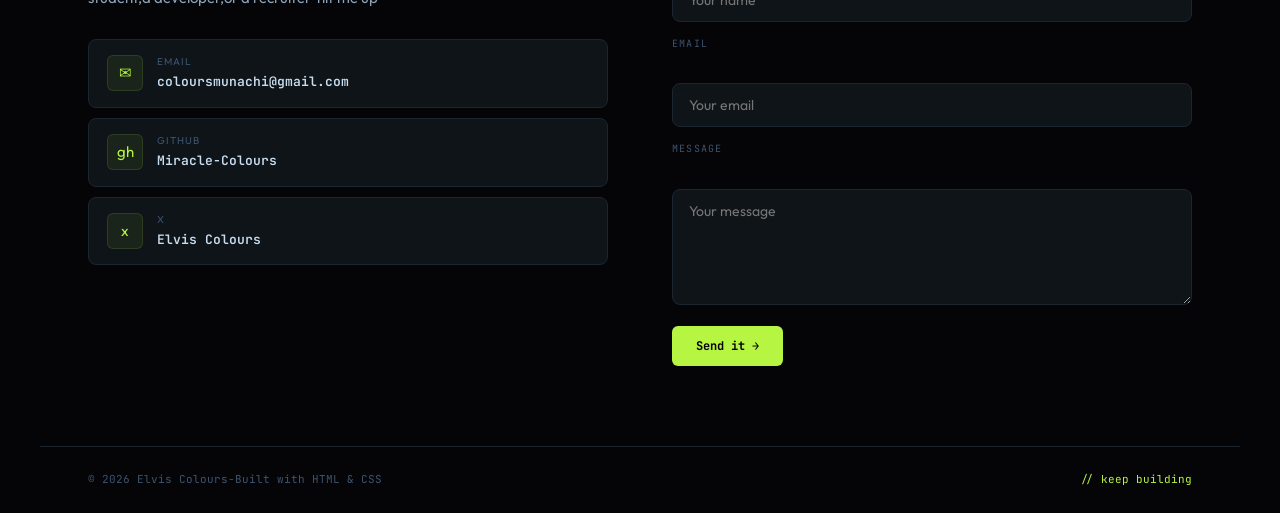
==== commit c543b006: "updated portfolio" ====
--- a/myp.html
+++ b/myp.html
@@ -1,15 +1,17 @@
 <!doctype html>
-<!-- <html lang="en"> -->
+<html lang="en">
   <head>
     <meta charset="UTF-8" />
     <meta name="viewport" content="width=device-width, initial-scale=1.0" />
     <title>My Portfolio</title>
-          <!-- Google Fonts -->
-    <link rel="stylesheet" href="https://fonts.googleapis.com/css2?family=Outfit:wght@300;400;500;600;700;900&family=JetBrains+Mono:wght@300;400;500;700&display=swap"
-      rel="stylesheet">
-
-          <!--My css  -->
-    <link rel="stylesheet" href="styless.css">
+    <!-- Google Fonts -->
+    <link
+      rel="stylesheet"
+      href="https://fonts.googleapis.com/css2?family=Outfit:wght@300;400;500;600;700;900&family=JetBrains+Mono:wght@300;400;500;700&display=swap"
+    />
+
+    <!--My css  -->
+    <link rel="stylesheet" href="styless.css" />
   </head>
   <body>
     <nav>
@@ -24,17 +26,20 @@
 
     <!-- Hero -->
     <section id="hero">
-      <div >
+      <div>
         <div class="hero-tag">
           <span></span>Open to internship &amp; collabs
         </div>
-        <h1 class="hero-name">Elvis <br /><span class="hero-name-highlight">Colours.</span></h1>
-        <p class="hero-role"><em>CS Student</em> &nbsp;/&nbsp; Frontend Developer in progress</p>
+        <h1 class="hero-name">
+          Elvis <br /><span class="hero-name-highlight">Colours.</span>
+        </h1>
+        <p class="hero-role">
+          <em>CS Student</em> &nbsp;/&nbsp; Frontend Developer in progress
+        </p>
         <p class="hero-desc">
-           I'm a
-          Computer Science student currently learning to build for the web. I
-          know HTML &amp; CSS, I'm currently learning JavaScript, and I push
-          everything to GitHub. One project at a time.
+          I'm a Computer Science student currently learning to build for the
+          web. I know HTML &amp; CSS, I'm currently learning JavaScript, and I
+          push everything to GitHub. One project at a time.
         </p>
         <div class="hero-cta">
           <a href="#projects" class="btn-lime">See my work↓</a>
@@ -61,7 +66,8 @@
 
           <div class="t-line">
             <span class="t-out">
-              &nbsp;&nbsp;<span class="t-key">"role"</span>: <span class="t-val">"CS Student"</span>,
+              &nbsp;&nbsp;<span class="t-key">"role"</span>:
+              <span class="t-val">"CS Student"</span>,
             </span>
           </div>
           <div class="t-line">
@@ -80,18 +86,19 @@
             <span class="t-out">
               &nbsp;&nbsp;<span class="t-key">"tools"</span>:
               <span class="t-val">["VS Code", "Git"]</span>,
-              </span>
+            </span>
           </div>
           <div class="t-line">
             <span class="t-out">
-              &nbsp;&nbsp;<span class="t-key">"available"</span>: <span class="t-val">true</span>
+              &nbsp;&nbsp;<span class="t-key">"available"</span>:
+              <span class="t-val">true</span>
             </span>
           </div>
           <div class="t-line">
             <span class="t-out"></span>
             <span>}</span>
           </div>
-          <div class="t-line" style="margin-top: 8px;">
+          <div class="t-line" style="margin-top: 8px">
             <span class="t-prompt">~$</span><span class="t-cursor"></span>
           </div>
         </div>
@@ -100,10 +107,10 @@
 
     <!-- About -->
     <section id="about" class="section">
-      <p class="section-eyebrow ">001 - About</p>
-      <h2 class="section-title ">Who I am.</h2>
+      <p class="section-eyebrow">001 - About</p>
+      <h2 class="section-title">Who I am.</h2>
       <div class="about-grid">
-        <div class="about-body ">
+        <div class="about-body">
           <p>
             I'm a <strong>Computer Science student</strong> who got hooked on
             frontend development. It started with HTML — understanding how a
@@ -166,7 +173,7 @@
       <p class="section-eyebrow">002 - Skills</p>
       <h2 class="section-title">what I Know</h2>
       <div class="skills-grid">
-        <div class ="flip-card">
+        <div class="flip-card">
           <div class="flip-inner">
             <div class="flip-front">
               <span>📄</span>
@@ -244,17 +251,17 @@
       <h2 class="section-title reveal">What i've built.</h2>
       <div class="projects-layout">
         <div class="proj-card span2 reveal">
-          <div style="flex: 1;">
+          <div style="flex: 1">
             <p class="proj-number">// 01-Featured</p>
             <h3 class="proj-title">Student Enrolment Form</h3>
             <p class="proj-desc">
-               A fully structured multi-section web form built with pure HTML
+              A fully structured multi-section web form built with pure HTML
               &amp; CSS. Uses fieldset grouping for Personal Details and Account
               Details, semantic form elements, custom radio buttons, optgroup
               dropdowns, file upload, and built-in validation. No JavaScript
               needed.
             </p>
-             <div class="proj-tags">
+            <div class="proj-tags">
               <span class="ptag">HTML5</span>
               <span class="ptag">CSS3</span>
               <span class="ptag">Forms</span>
@@ -267,7 +274,7 @@
             </div>
           </div>
           <div class="proj-visual">
-             <svg width="100" height="80" viewBox="0 0 100 80" fill="none">
+            <svg width="100" height="80" viewBox="0 0 100 80" fill="none">
               <rect
                 x="6"
                 y="6"
@@ -339,104 +346,122 @@
         <div class="proj-card reveal">
           <p class="proj-number">// 02</p>
           <h3 class="proj-title">This Portfolio</h3>
-          <p class="proj-desc">My personal portfolio site is built from scratch with HTML &amp; CSS only. Custom layout,scroll animation,responsive grid-no frameworks,no libraries.
-          </p>
-        <div class="proj-tags">
-          <span class="ptag">HTML</span>
-          <span class="ptag">CSS</span>
-          <span class="ptag">Animations</span>
-        </div>
-        <div class="proj-links">
-          <a href="#" class="proj-link">↗ Live</a>
-          <a href="#" class="proj-link">⌥ GitHub</a>
-        </div>
-      </div>
-
-      <div class="proj-card reveal">
-        <span>In progress</span>
-        <p class="proj-number">// 03</p>
-        <h3 class="proj-title">JS Project-TBD</h3>
-        <p class="proj-desc">Currently learning JavaScript and  building interactive web app. Watch my Github-this slot  will soon be filled soon.
-        </p>
-      <div class="proj-tags">
-        <span class="ptag">JavaScript</span>
-        <span class="ptag">Coming Soon</span>
-      </div>
-      <div class="proj-links">
-        <a href="#" class="proj-link">⌥ GitHub</a>
+          <p class="proj-desc">
+            My personal portfolio site is built from scratch with HTML &amp; CSS
+            only. Custom layout,scroll animation,responsive grid-no
+            frameworks,no libraries.
+          </p>
+          <div class="proj-tags">
+            <span class="ptag">HTML</span>
+            <span class="ptag">CSS</span>
+            <span class="ptag">Animations</span>
+          </div>
+          <div class="proj-links">
+            <a href="#" class="proj-link">↗ Live</a>
+            <a href="#" class="proj-link">⌥ GitHub</a>
+          </div>
+        </div>
+
+        <div class="proj-card reveal">
+          <span>In progress</span>
+          <p class="proj-number">// 03</p>
+          <h3 class="proj-title">JS Project-TBD</h3>
+          <p class="proj-desc">
+            Currently learning JavaScript and building interactive web app.
+            Watch my Github-this slot will soon be filled soon.
+          </p>
+          <div class="proj-tags">
+            <span class="ptag">JavaScript</span>
+            <span class="ptag">Coming Soon</span>
+          </div>
+          <div class="proj-links">
+            <a href="#" class="proj-link">⌥ GitHub</a>
+          </div>
+        </div>
       </div>
     </section>
 
     <!-- Contact -->
     <section id="contact" class="section">
-        <p class="section-eyebrow reveal">004-CONTACT</p>
-        <h2 class="section-title reveal">Let's talk</h2>
-        <div class="contact-grid">
-          <div class="reveal">
-            <p class="contact-desc">
-              I'm a CS student actively building my skills and looking for an internship,coollabs,or just good feedback on my work. Whether you're a fellow student,a developer,or a recruiter-hit me up
-            </p>
-            <div class="contact-links">
-             <a href="mailto:youremail@gmail.com" class="c-link">
+      <p class="section-eyebrow reveal">004-CONTACT</p>
+      <h2 class="section-title reveal">Let's talk</h2>
+      <div class="contact-grid">
+        <div class="reveal">
+          <p class="contact-desc">
+            I'm a CS student actively building my skills and looking for an
+            internship,coollabs,or just good feedback on my work. Whether you're
+            a fellow student,a developer,or a recruiter-hit me up
+          </p>
+          <div class="contact-links">
+            <a href="mailto:youremail@gmail.com" class="c-link" target="_blank">
               <div class="c-icon">✉</div>
-            <div>
-              <div class="c-label ">Email</div>
-              <div class="c-val">coloursmunachi@gmail.com</div>
-            </div>
-             </a> 
-             <a href="https://github.com/miracle-colours/"
+              <div>
+                <div class="c-label">Email</div>
+                <div class="c-val">coloursmunachi@gmail.com</div>
+              </div>
+            </a>
+            <a
+              href="https://github.com/miracle-colours/"
               class="c-link"
-              target="_blank">
-              <div class="c-icon"
-                style="
-                  font-size: 12px;
-                  font-weight: 700;
-                  font-family: jetbrains mono, monospace;
-                  "
-                >
-                gh
+              target="_blank"
+            >
+              <div class="c-icon">gh</div>
+              <div>
+                <div class="c-label">Github</div>
+                <div class="c-val">Miracle-Colours</div>
               </div>
+            </a>
+            <a
+              href="https://x.com/quiet_coder19"
+              class="c-link"
+              target="_blank"
+            >
+              <div class="c-icon">x</div>
               <div>
-                <div>Github</div>
-                <div>github.com/your handle</div>
+                <div class="c-label">X</div>
+                <div class="c-val">Elvis Colours</div>
               </div>
-             </a>
-             <a href="https://linkedin.com/in/yourname"
-              class="c-link"
-              target="_blank">
-
-              <div class="c-icon"
-                style="
-                  font-size: 12px;
-                  font-weight: 700;
-                  font-family: var(--mono);
-                  "
-                >
-                x
-              </div>
-              <div>
-                <div>LinkedIn</div>
-                <div>linkedin.com/in/yourname</div>
-              </div>
-             </a>
-            </div>
-          </div>
-          <form class="form reveal">
-            <div>
-              <label class="form-label" for="name">Name</label><br>
-              <input class= "form-input" type="text" id="name" name="name" placeholder="Your name" />
-            </div>
-            <div>
-              <label class="form-label" for="email">Email</label><br>
-              <input class="form-input" type="email" id="email" name="email" placeholder="Your email" />
-            </div>
-            <div>
-              <label class="form-label" for="message">Message</label><br>
-              <textarea class="form-textarea" id="message" name="message" rows="5" placeholder="Your message"></textarea>
-            </div>
-            <button type="submit" class="btn-lime" style="align-self: flex-start;">Send it →</button>
-          </form>
-        </div>
+            </a>
+          </div>
+        </div>
+        <form class="form reveal">
+          <div>
+            <label class="form-label" for="name">Name</label><br />
+            <input
+              class="form-input"
+              type="text"
+              id="name"
+              name="name"
+              placeholder="Your name"
+              autocomplete="name"
+            />
+          </div>
+          <div>
+            <label class="form-label" for="email">Email</label><br />
+            <input
+              class="form-input"
+              type="email"
+              id="email"
+              name="email"
+              placeholder="Your email"
+              autocomplete="email"
+            />
+          </div>
+          <div>
+            <label class="form-label" for="message">Message</label><br />
+            <textarea
+              class="form-textarea"
+              id="message"
+              name="message"
+              rows="5"
+              placeholder="Your message"
+            ></textarea>
+          </div>
+          <button type="submit" class="btn-lime" style="align-self: flex-start">
+            Send it →
+          </button>
+        </form>
+      </div>
     </section>
 
     <!-- Footer -->
@@ -444,5 +469,7 @@
       <span>© 2026 Elvis Colours-Built with HTML &amp; CSS</span>
       <span class="hi">// keep building</span>
     </footer>
-  </body>     
+
+    <script src="myp.js"></script>
+  </body>
 </html>
--- a/styless.css
+++ b/styless.css
@@ -303,6 +303,7 @@
   max-width: 1200px;
   border-top: 1px solid #1c2631;
   margin: 0 auto;
+  overflow: visible;
 }
 .section-eyebrow {
   font-family: "JetBrains Mono", monospace;
@@ -408,6 +409,7 @@
   height: 170px;
   perspective: 800px;
   cursor: pointer;
+  position: relative;
 }
 .flip-inner {
   width: 100%;
@@ -617,6 +619,7 @@
   transform: translateX(4px);
 }
 .c-icon {
+  color: #b6f542;
   width: 36px;
   height: 36px;
   background: rgba(182, 245, 66, 0.07);
@@ -630,12 +633,13 @@
 }
 .c-label {
   font-size: 10px;
-  font-family: "JetBrains Mono", monospace;
+  font-family: outfit, sans-serif;
   color: #3d5470;
   text-transform: uppercase;
   letter-spacing: 0.1em;
 }
 .c-val {
+  font-family: "JetBrains Mono", monospace;
   font-size: 13px;
   font-weight: 600;
   color: #c8ddef;
